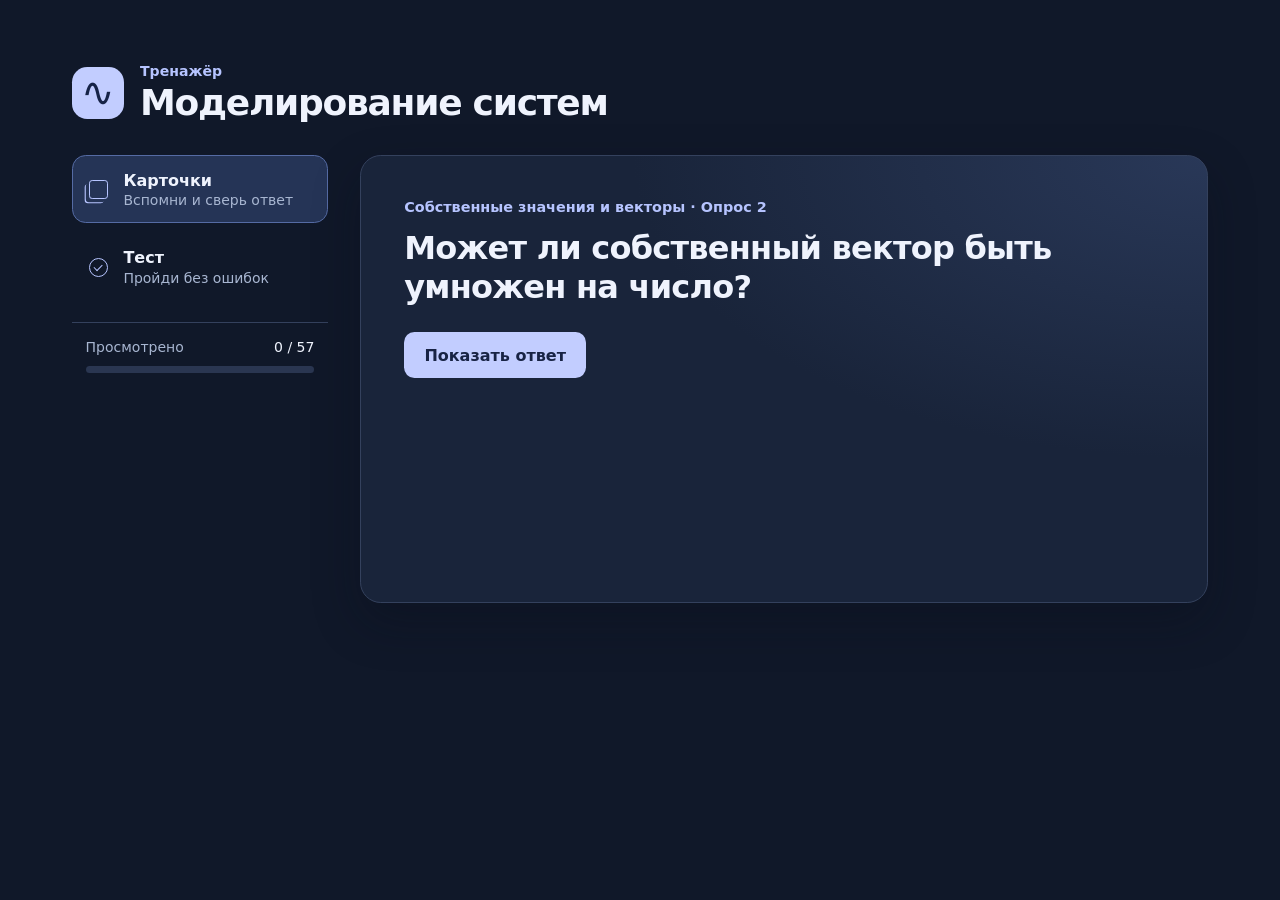
==== index.html @ 60f23aaf "Move training site to repository root" ====
<!doctype html>
<html lang="ru">
<head>
  <meta charset="utf-8">
  <meta name="viewport" content="width=device-width, initial-scale=1">
  <meta name="theme-color" content="#101829">
  <title>Тренажёр по моделированию</title>
  <link rel="stylesheet" href="./styles.css">
  <script src="./questions.js" defer></script>
  <script src="./app.js" defer></script>
</head>
<body>
  <div class="layout">
    <header class="masthead">
      <div class="mark" aria-hidden="true">∿</div>
      <div>
        <p class="site-name">Тренажёр</p>
        <h1>Моделирование систем</h1>
      </div>
    </header>
    <aside class="sidebar" aria-label="Режим и прогресс">
      <nav class="modes" aria-label="Режим тренировки">
        <button type="button" data-mode="cards" aria-pressed="true">
          <span class="mode-icon icon-cards" aria-hidden="true"></span>
          <span class="mode-copy"><strong>Карточки</strong><span>Вспомни и сверь ответ</span></span>
        </button>
        <button type="button" data-mode="quiz" aria-pressed="false">
          <span class="mode-icon icon-quiz" aria-hidden="true"></span>
          <span class="mode-copy"><strong>Тест</strong><span>Пройди без ошибок</span></span>
        </button>
      </nav>
      <div class="progress-panel">
        <div class="progress-label">
          <span id="progress-title">Просмотрено</span>
          <output id="progress-count" aria-live="polite">0 / 57</output>
        </div>
        <progress id="progress" aria-labelledby="progress-title" value="0" max="57"></progress>
      </div>
    </aside>
    <main id="study" class="study" aria-label="Тренировка"></main>
    <noscript>Для тренажёра нужно включить JavaScript.</noscript>
  </div>
</body>
</html>
---- styles.css ----
* { box-sizing: border-box; }
:root {
  color-scheme: dark;
  font-family: "Segoe UI", system-ui, sans-serif;
  color: #eff3fd;
  background: #101829;
  --muted: #a8b6d1;
  --line: #34415d;
  --accent: #b6c4ff;
  --button: #c2cdff;
}
body { margin: 0; min-height: 100vh; }
button { font: inherit; cursor: pointer; }
button:focus-visible { outline: 2px solid #f3d48d; outline-offset: 4px; }
.layout {
  width: min(100% - 3rem, 71rem);
  margin: 0 auto;
  padding: clamp(2rem, 7vh, 5rem) 0 3rem;
  display: grid;
  grid-template-columns: minmax(13rem, 16rem) minmax(0, 1fr);
  gap: 1.5rem 2rem;
  align-items: start;
}
.masthead { grid-column: 1 / -1; display: flex; align-items: center; gap: 1rem; margin-bottom: .5rem; }
.mark {
  display: grid;
  place-items: center;
  width: 3.25rem;
  height: 3.25rem;
  flex: none;
  border-radius: .95rem;
  background: #c2cdff;
  color: #162347;
  font-family: Georgia, serif;
  font-size: 2.5rem;
  line-height: 1;
}
.site-name { margin: 0 0 .18rem; color: var(--accent); font-size: .88rem; font-weight: 700; }
h1 { margin: 0; font-size: clamp(1.55rem, 4vw, 2.25rem); letter-spacing: -.035em; line-height: 1.15; }
.modes { display: grid; gap: .6rem; }
.modes button {
  display: flex;
  align-items: center;
  padding: .9rem .85rem;
  gap: .85rem;
  color: inherit;
  text-align: left;
  border: 1px solid transparent;
  border-radius: .85rem;
  background: transparent;
}
.modes button:hover { background: #19253c; }
.modes button[aria-pressed="true"] { border-color: #556ba4; background: #253456; }
.mode-copy { display: grid; gap: .15rem; }
.mode-copy span { font-size: .875rem; color: var(--muted); }
.mode-icon { width: 1.2rem; height: 1.2rem; position: relative; flex: none; margin: 0 .125rem; color: var(--accent); }
.icon-cards { border: 1.5px solid; border-radius: .2rem; box-shadow: -.2rem .2rem #253456, -.27rem .27rem currentColor; }
.icon-quiz { border: 1.5px solid; border-radius: 50%; }
.icon-quiz::after { content: ""; position: absolute; width: .45rem; height: .24rem; border: solid currentColor; border-width: 0 0 1.5px 1.5px; transform: rotate(-45deg); top: .33rem; left: .27rem; }
.progress-panel { margin-top: 1.3rem; padding: 1rem .85rem 0; border-top: 1px solid var(--line); }
.progress-label { display: flex; justify-content: space-between; gap: .5rem; color: var(--muted); font-size: .875rem; }
#progress-count { color: #eff3fd; font-variant-numeric: tabular-nums; white-space: nowrap; }
progress {
  display: block;
  width: 100%;
  height: .4rem;
  margin: .7rem 0 0;
  border: 0;
  border-radius: 1rem;
  background: #2a3651;
  accent-color: var(--accent);
  overflow: hidden;
}
progress::-webkit-progress-bar { background: #2a3651; }
progress::-webkit-progress-value { background: var(--accent); border-radius: 1rem; }
progress::-moz-progress-bar { background: var(--accent); border-radius: 1rem; }
.study {
  min-width: 0;
  min-height: 28rem;
  padding: clamp(1.2rem, 4vw, 2.7rem);
  border: 1px solid var(--line);
  border-radius: 1.3rem;
  background: radial-gradient(ellipse at 100% 0%, #293858 0, transparent 48%), #19243a;
  box-shadow: 0 1.2rem 3rem #080d1852;
}
.topic { margin: 0 0 .85rem; font-size: .9rem; font-weight: 650; color: var(--accent); }
.question { margin: 0; font-size: clamp(1.4rem, 3.2vw, 2rem); line-height: 1.23; letter-spacing: -.024em; overflow-wrap: anywhere; }
.question:focus { outline: none; }
.answer {
  margin-top: 1.4rem;
  padding: 1rem 1.1rem;
  border-left: .2rem solid #aabcf8;
  border-radius: .25rem .65rem .65rem .25rem;
  background: #111b2f;
  color: #e6edff;
  line-height: 1.65;
  overflow-wrap: anywhere;
}
.answer > :first-child { margin-top: 0; }
.answer > :last-child { margin-bottom: 0; }
.answer p, .answer ul { margin: .65rem 0; }
.answer ul { padding-left: 1.2rem; }
.answer li + li { margin-top: .4rem; }
.formula { overflow-x: auto; padding: .35rem 0; }
math { font-size: 1.02em; }
.actions { margin-top: 1.5rem; display: flex; flex-wrap: wrap; gap: .7rem; }
.primary {
  padding: .8rem 1.2rem;
  min-height: 2.8rem;
  border: 1px solid transparent;
  border-radius: .65rem;
  color: #182344;
  background: var(--button);
  font-weight: 700;
}
.primary:hover { background: #d7dfff; }
.prompt { margin: 1.35rem 0 .75rem; color: var(--muted); font-size: .95rem; }
.statement { margin: 0 0 .75rem; padding: .9rem 1rem; background: #111b2f; border-radius: .65rem; line-height: 1.55; }
.options { display: grid; gap: .65rem; }
.options.binary { grid-template-columns: repeat(2, minmax(0, 1fr)); }
.option {
  min-height: 3rem;
  padding: .75rem .9rem;
  line-height: 1.45;
  text-align: left;
  color: inherit;
  background: #202d47;
  border: 1px solid #435578;
  border-radius: .65rem;
}
.option:hover { background: #2d4166; border-color: #8298ce; }
.binary .option { text-align: center; }
.feedback { margin: 0 0 .8rem; color: #ffbfae; font-weight: 700; }
.completion { line-height: 1.55; color: var(--muted); }
@media (max-width: 44rem) {
  .layout { width: min(100% - 1.5rem, 38rem); grid-template-columns: minmax(0, 1fr); gap: 1rem; padding-top: 1.3rem; }
  .masthead { margin-bottom: .2rem; }
  .mark { width: 2.75rem; height: 2.75rem; font-size: 2rem; }
  .modes { grid-template-columns: repeat(2, minmax(0, 1fr)); }
  .modes button { padding: .65rem .6rem; gap: .55rem; border-color: var(--line); }
  .mode-copy span { line-height: 1.25; }
  .progress-panel { margin-top: .65rem; padding: .6rem .1rem 0; border-top: 0; }
  .study { min-height: 22rem; }
}
@media (max-width: 23rem) { .mode-icon { display: none; } }
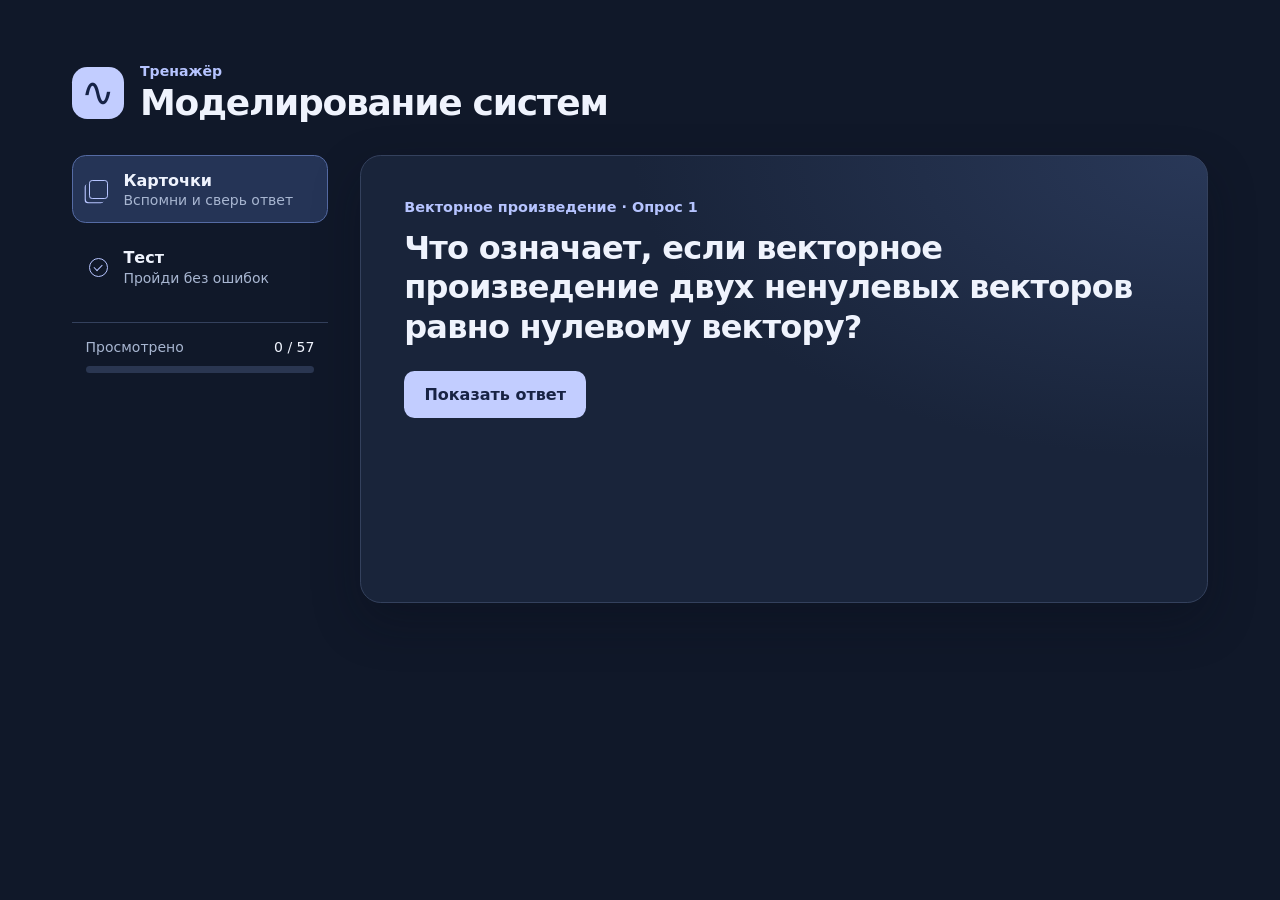
==== commit eca44c56: "Доработки" ====
--- a/index.html
+++ b/index.html
@@ -29,6 +29,14 @@
           <span class="mode-copy"><strong>Тест</strong><span>Пройди без ошибок</span></span>
         </button>
       </nav>
+      <fieldset id="quiz-surveys" class="quiz-surveys" hidden>
+        <legend>Вопросы для теста</legend>
+        <div class="survey-options">
+          <label><input type="radio" name="quiz-survey" value="1"><span>Опрос 1</span></label>
+          <label><input type="radio" name="quiz-survey" value="2"><span>Опрос 2</span></label>
+          <label><input type="radio" name="quiz-survey" value="0" checked><span>Оба</span></label>
+        </div>
+      </fieldset>
       <div class="progress-panel">
         <div class="progress-label">
           <span id="progress-title">Просмотрено</span>
--- a/styles.css
+++ b/styles.css
@@ -57,6 +57,27 @@
 .icon-cards { border: 1.5px solid; border-radius: .2rem; box-shadow: -.2rem .2rem #253456, -.27rem .27rem currentColor; }
 .icon-quiz { border: 1.5px solid; border-radius: 50%; }
 .icon-quiz::after { content: ""; position: absolute; width: .45rem; height: .24rem; border: solid currentColor; border-width: 0 0 1.5px 1.5px; transform: rotate(-45deg); top: .33rem; left: .27rem; }
+.quiz-surveys { min-width: 0; margin: 1.2rem 0 0; padding: 0; border: 0; }
+.quiz-surveys legend { margin-bottom: .55rem; padding: 0; font-size: .875rem; color: var(--muted); }
+.survey-options { display: grid; grid-template-columns: repeat(3, minmax(0, 1fr)); gap: .35rem; }
+.survey-options label { position: relative; }
+.survey-options input { position: absolute; inset: 0; opacity: 0; pointer-events: none; }
+.survey-options span {
+  display: grid;
+  min-height: 2.75rem;
+  place-items: center;
+  padding: .35rem;
+  border: 1px solid var(--line);
+  border-radius: .6rem;
+  color: var(--muted);
+  font-size: .875rem;
+  font-weight: 650;
+  text-align: center;
+  cursor: pointer;
+}
+.survey-options label:hover span { background: #19253c; }
+.survey-options input:checked + span { background: #253456; color: #eff3fd; border-color: #556ba4; }
+.survey-options input:focus-visible + span { outline: 2px solid #f3d48d; outline-offset: 3px; }
 .progress-panel { margin-top: 1.3rem; padding: 1rem .85rem 0; border-top: 1px solid var(--line); }
 .progress-label { display: flex; justify-content: space-between; gap: .5rem; color: var(--muted); font-size: .875rem; }
 #progress-count { color: #eff3fd; font-variant-numeric: tabular-nums; white-space: nowrap; }
@@ -102,7 +123,15 @@
 .answer ul { padding-left: 1.2rem; }
 .answer li + li { margin-top: .4rem; }
 .formula { overflow-x: auto; padding: .35rem 0; }
-math { font-size: 1.02em; }
+.formula-image {
+  display: inline-block;
+  max-width: 100%;
+  height: auto;
+}
+.formula .formula-image {
+  display: block;
+  max-width: none;
+}
 .actions { margin-top: 1.5rem; display: flex; flex-wrap: wrap; gap: .7rem; }
 .primary {
   padding: .8rem 1.2rem;
@@ -139,6 +168,7 @@
   .modes { grid-template-columns: repeat(2, minmax(0, 1fr)); }
   .modes button { padding: .65rem .6rem; gap: .55rem; border-color: var(--line); }
   .mode-copy span { line-height: 1.25; }
+  .quiz-surveys { margin-top: .85rem; }
   .progress-panel { margin-top: .65rem; padding: .6rem .1rem 0; border-top: 0; }
   .study { min-height: 22rem; }
 }
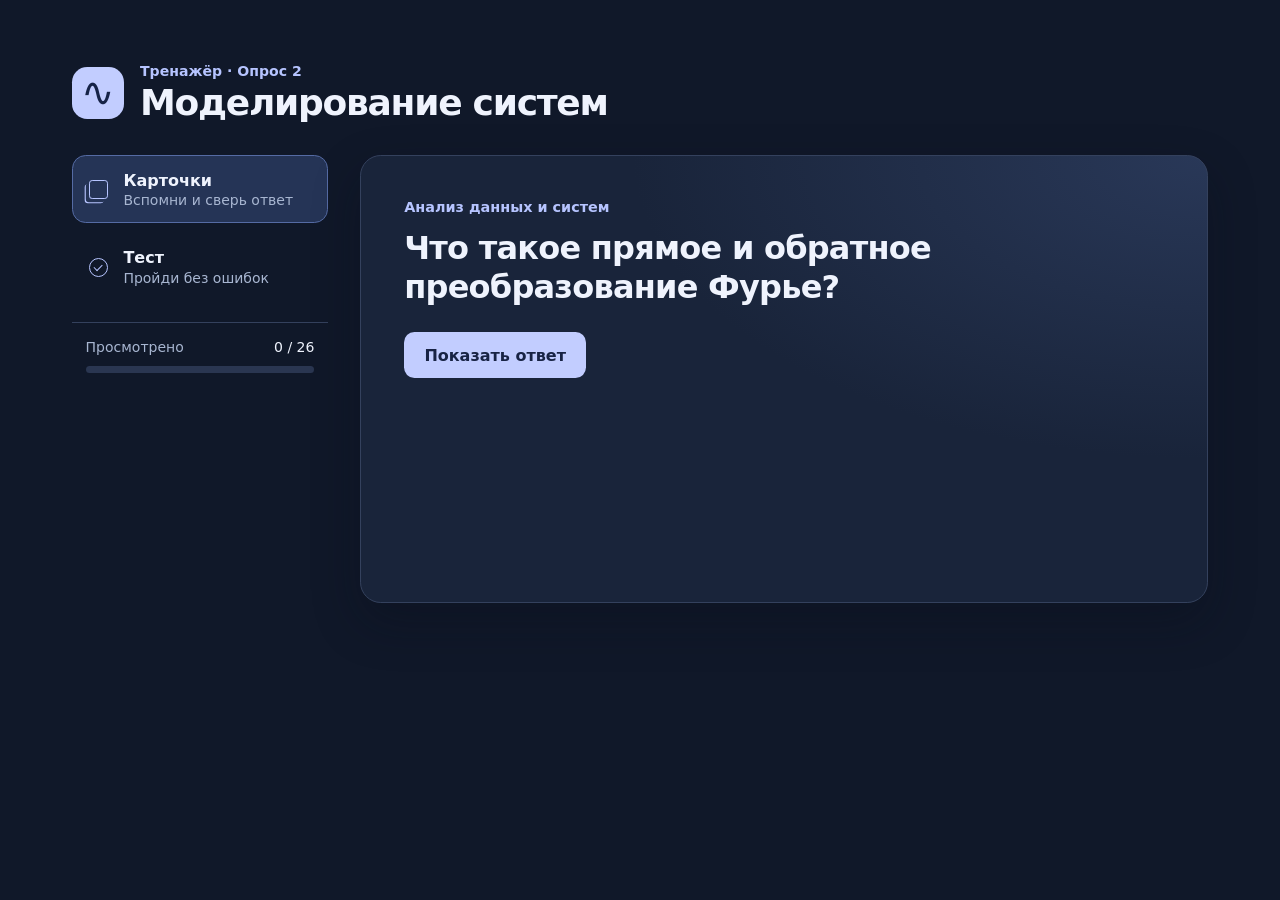
==== commit 03c03ecb: "Keep only the second survey in the published trainer" ====
--- a/index.html
+++ b/index.html
@@ -4,7 +4,7 @@
   <meta charset="utf-8">
   <meta name="viewport" content="width=device-width, initial-scale=1">
   <meta name="theme-color" content="#101829">
-  <title>Тренажёр по моделированию</title>
+  <title>Моделирование систем — Опрос 2</title>
   <link rel="stylesheet" href="./styles.css">
   <script src="./questions.js" defer></script>
   <script src="./app.js" defer></script>
@@ -14,7 +14,7 @@
     <header class="masthead">
       <div class="mark" aria-hidden="true">∿</div>
       <div>
-        <p class="site-name">Тренажёр</p>
+        <p class="site-name">Тренажёр · Опрос 2</p>
         <h1>Моделирование систем</h1>
       </div>
     </header>
@@ -29,20 +29,12 @@
           <span class="mode-copy"><strong>Тест</strong><span>Пройди без ошибок</span></span>
         </button>
       </nav>
-      <fieldset id="quiz-surveys" class="quiz-surveys" hidden>
-        <legend>Вопросы для теста</legend>
-        <div class="survey-options">
-          <label><input type="radio" name="quiz-survey" value="1"><span>Опрос 1</span></label>
-          <label><input type="radio" name="quiz-survey" value="2"><span>Опрос 2</span></label>
-          <label><input type="radio" name="quiz-survey" value="0" checked><span>Оба</span></label>
-        </div>
-      </fieldset>
       <div class="progress-panel">
         <div class="progress-label">
           <span id="progress-title">Просмотрено</span>
-          <output id="progress-count" aria-live="polite">0 / 57</output>
+          <output id="progress-count" aria-live="polite">0 / 26</output>
         </div>
-        <progress id="progress" aria-labelledby="progress-title" value="0" max="57"></progress>
+        <progress id="progress" aria-labelledby="progress-title" value="0" max="26"></progress>
       </div>
     </aside>
     <main id="study" class="study" aria-label="Тренировка"></main>
--- a/styles.css
+++ b/styles.css
@@ -57,27 +57,6 @@
 .icon-cards { border: 1.5px solid; border-radius: .2rem; box-shadow: -.2rem .2rem #253456, -.27rem .27rem currentColor; }
 .icon-quiz { border: 1.5px solid; border-radius: 50%; }
 .icon-quiz::after { content: ""; position: absolute; width: .45rem; height: .24rem; border: solid currentColor; border-width: 0 0 1.5px 1.5px; transform: rotate(-45deg); top: .33rem; left: .27rem; }
-.quiz-surveys { min-width: 0; margin: 1.2rem 0 0; padding: 0; border: 0; }
-.quiz-surveys legend { margin-bottom: .55rem; padding: 0; font-size: .875rem; color: var(--muted); }
-.survey-options { display: grid; grid-template-columns: repeat(3, minmax(0, 1fr)); gap: .35rem; }
-.survey-options label { position: relative; }
-.survey-options input { position: absolute; inset: 0; opacity: 0; pointer-events: none; }
-.survey-options span {
-  display: grid;
-  min-height: 2.75rem;
-  place-items: center;
-  padding: .35rem;
-  border: 1px solid var(--line);
-  border-radius: .6rem;
-  color: var(--muted);
-  font-size: .875rem;
-  font-weight: 650;
-  text-align: center;
-  cursor: pointer;
-}
-.survey-options label:hover span { background: #19253c; }
-.survey-options input:checked + span { background: #253456; color: #eff3fd; border-color: #556ba4; }
-.survey-options input:focus-visible + span { outline: 2px solid #f3d48d; outline-offset: 3px; }
 .progress-panel { margin-top: 1.3rem; padding: 1rem .85rem 0; border-top: 1px solid var(--line); }
 .progress-label { display: flex; justify-content: space-between; gap: .5rem; color: var(--muted); font-size: .875rem; }
 #progress-count { color: #eff3fd; font-variant-numeric: tabular-nums; white-space: nowrap; }
@@ -168,7 +147,6 @@
   .modes { grid-template-columns: repeat(2, minmax(0, 1fr)); }
   .modes button { padding: .65rem .6rem; gap: .55rem; border-color: var(--line); }
   .mode-copy span { line-height: 1.25; }
-  .quiz-surveys { margin-top: .85rem; }
   .progress-panel { margin-top: .65rem; padding: .6rem .1rem 0; border-top: 0; }
   .study { min-height: 22rem; }
 }
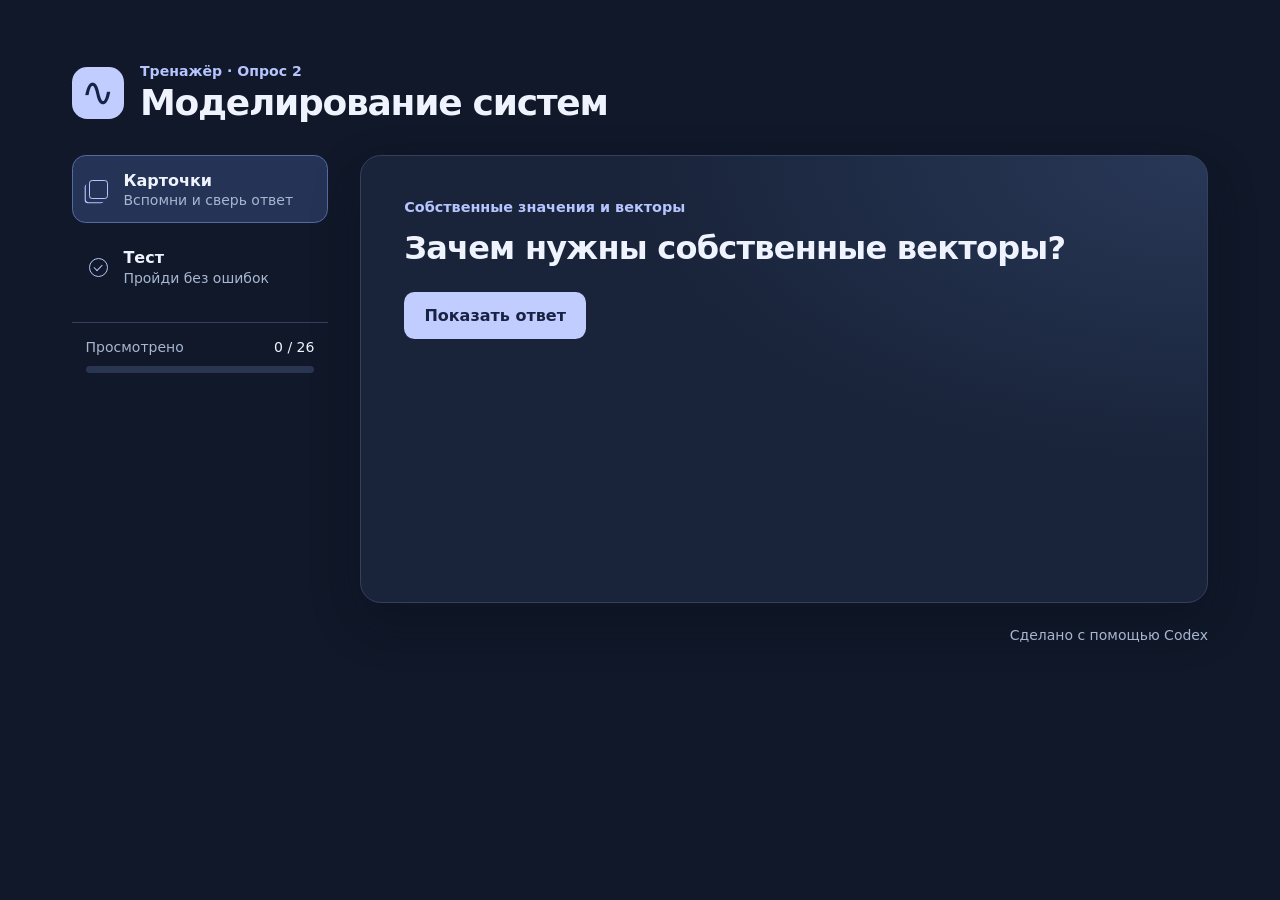
==== commit f5b866ea: "Credit Codex on the trainer homepage Co-authored-by: Goldik14 <99342462+Goldik14@users.noreply.githu" ====
--- a/index.html
+++ b/index.html
@@ -38,6 +38,7 @@
       </div>
     </aside>
     <main id="study" class="study" aria-label="Тренировка"></main>
+    <footer class="site-credit">Сделано с помощью Codex</footer>
     <noscript>Для тренажёра нужно включить JavaScript.</noscript>
   </div>
 </body>
--- a/styles.css
+++ b/styles.css
@@ -140,6 +140,7 @@
 .binary .option { text-align: center; }
 .feedback { margin: 0 0 .8rem; color: #ffbfae; font-weight: 700; }
 .completion { line-height: 1.55; color: var(--muted); }
+.site-credit { grid-column: 1 / -1; color: var(--muted); font-size: .875rem; text-align: right; }
 @media (max-width: 44rem) {
   .layout { width: min(100% - 1.5rem, 38rem); grid-template-columns: minmax(0, 1fr); gap: 1rem; padding-top: 1.3rem; }
   .masthead { margin-bottom: .2rem; }
